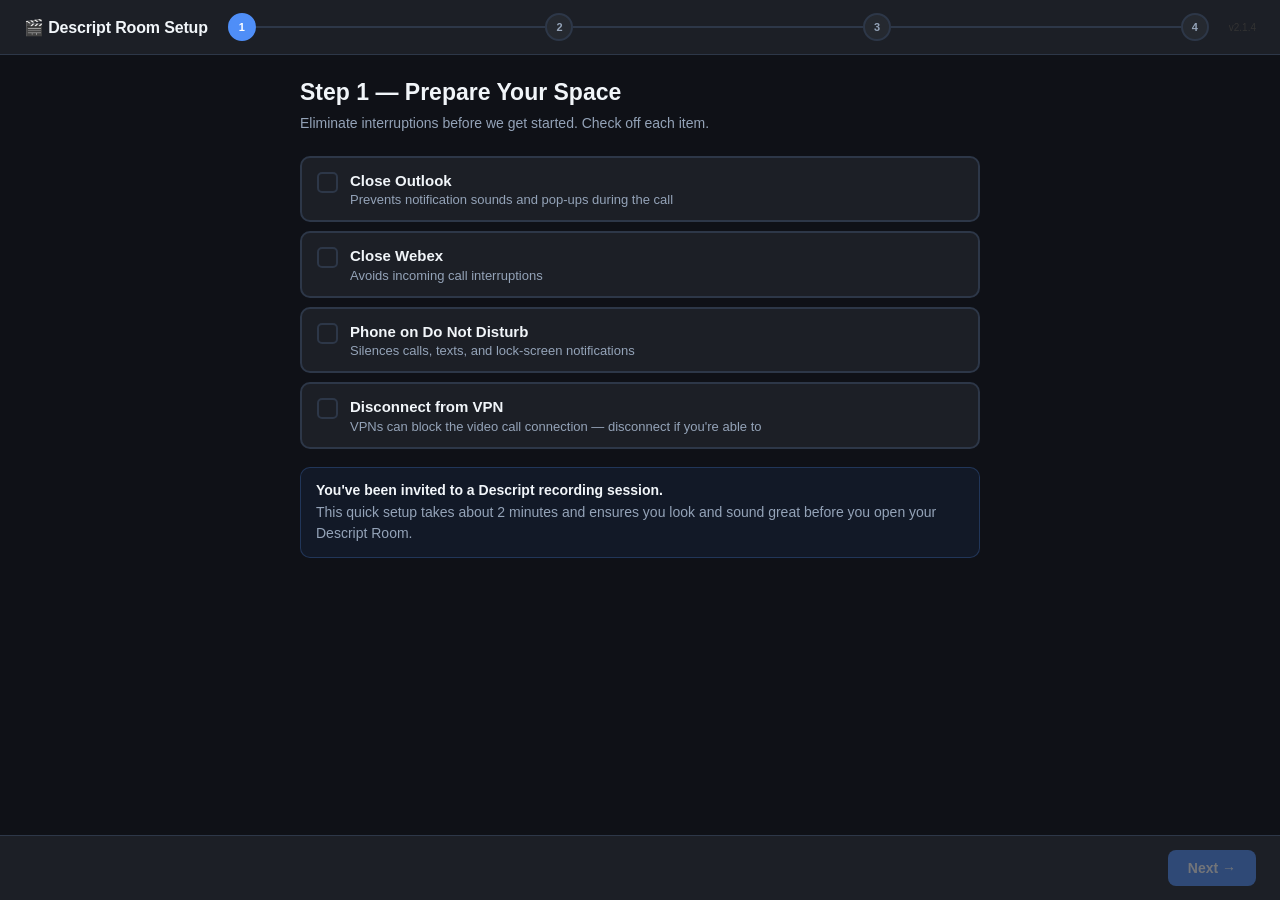
==== descript.html @ 788778c3 "Add descript.html — setup wizard that opens a Descript Room Experimental variant of guest.html that " ====
<!DOCTYPE html>
<html lang="en">
<head>
  <meta charset="UTF-8">
  <meta name="viewport" content="width=device-width, initial-scale=1.0">
  <title>Descript Room Setup</title>
  <style>
    *, *::before, *::after { box-sizing: border-box; margin: 0; padding: 0; }

    :root {
      --bg:       #0f1117;
      --surf:     #1c1f26;
      --surf2:    #252930;
      --accent:   #4f8ef7;
      --accent2:  #6ba3ff;
      --success:  #22c55e;
      --warn:     #f59e0b;
      --danger:   #ef4444;
      --text:     #f1f5f9;
      --muted:    #94a3b8;
      --border:   #2d3748;
      --radius:   12px;
    }

    body {
      font-family: -apple-system, BlinkMacSystemFont, 'Segoe UI', Roboto, sans-serif;
      background: var(--bg); color: var(--text);
      height: 100vh; display: flex; flex-direction: column; overflow: hidden;
    }

    /* ── HEADER ── */
    header {
      background: var(--surf); border-bottom: 1px solid var(--border);
      padding: 13px 24px; display: flex; align-items: center; gap: 20px; flex-shrink: 0;
    }
    header h1 { font-size: 16px; font-weight: 700; white-space: nowrap; letter-spacing: -0.01em; }

    /* ── STEP BAR ── */
    .step-bar { display: flex; align-items: center; flex: 1; overflow: hidden; }
    .pip {
      width: 28px; height: 28px; border-radius: 50%;
      display: flex; align-items: center; justify-content: center;
      font-size: 11px; font-weight: 700; flex-shrink: 0;
      background: var(--surf2); border: 2px solid var(--border); color: var(--muted);
      transition: all 0.25s;
    }
    .pip.active { background: var(--accent); border-color: var(--accent); color: #fff; }
    .pip.done   { background: var(--success); border-color: var(--success); color: #fff; }
    .connector  { flex: 1; height: 2px; background: var(--border); transition: background 0.25s; }
    .connector.done { background: var(--success); }

    /* ── MAIN / FOOTER ── */
    main { flex: 1; overflow-y: auto; display: flex; justify-content: center; padding: 24px 20px; }
    .content { width: 100%; max-width: 680px; }
    footer {
      border-top: 1px solid var(--border); background: var(--surf);
      padding: 13px 24px; display: flex; justify-content: space-between;
      align-items: center; flex-shrink: 0;
    }

    /* ── TYPE ── */
    .step-title { font-size: 23px; font-weight: 700; line-height: 1.2; margin-bottom: 5px; }
    .step-sub   { color: var(--muted); font-size: 14px; line-height: 1.6; margin-bottom: 22px; }
    .sec-label  {
      font-size: 10px; font-weight: 700; text-transform: uppercase; letter-spacing: 0.08em;
      color: var(--muted); margin: 18px 0 8px;
    }

    /* ── CHECK ROWS ── */
    .checklist { display: flex; flex-direction: column; gap: 9px; }
    .check-row {
      display: flex; align-items: flex-start; gap: 12px;
      padding: 13px 15px; background: var(--surf);
      border: 2px solid var(--border); border-radius: 10px;
      cursor: pointer; transition: border-color 0.15s, background 0.15s; user-select: none;
    }
    .check-row:hover { border-color: var(--accent); }
    .check-row.on { border-color: var(--success); background: rgba(34,197,94,0.07); }
    .cbox {
      width: 21px; height: 21px; border-radius: 5px;
      border: 2px solid var(--border);
      display: flex; align-items: center; justify-content: center;
      flex-shrink: 0; margin-top: 1px; font-size: 12px; font-weight: 700; transition: all 0.15s;
    }
    .check-row.on .cbox { background: var(--success); border-color: var(--success); color: #fff; }
    .crow-title { font-weight: 600; font-size: 15px; line-height: 1.3; }
    .crow-desc  { font-size: 13px; color: var(--muted); margin-top: 2px; }

    /* ── BUTTONS ── */
    .btn {
      padding: 10px 20px; border-radius: 8px; border: none;
      font-size: 14px; font-weight: 600; cursor: pointer;
      display: inline-flex; align-items: center; gap: 7px;
      transition: all 0.15s; text-decoration: none; white-space: nowrap;
    }
    .btn:disabled { opacity: 0.38; cursor: not-allowed; pointer-events: none; }
    .btn-primary { background: var(--accent); color: #fff; }
    .btn-primary:hover:not(:disabled) { background: var(--accent2); transform: translateY(-1px); }
    .btn-success { background: var(--success); color: #fff; }
    .btn-success:hover:not(:disabled) { background: #16a34a; transform: translateY(-1px); }
    .btn-ghost   { background: var(--surf2); color: var(--text); border: 1px solid var(--border); }
    .btn-ghost:hover:not(:disabled) { border-color: var(--accent); }

    /* ── CARD / INFO ── */
    .card { background: var(--surf); border: 1px solid var(--border); border-radius: var(--radius); padding: 16px; }
    .info-box {
      background: rgba(79,142,247,0.07); border: 1px solid rgba(79,142,247,0.24);
      border-radius: 10px; padding: 12px 15px;
      font-size: 14px; color: var(--muted); line-height: 1.55; margin-top: 12px;
    }
    .info-box strong { color: var(--text); }

    /* ── VIDEO ── */
    .vid-wrap {
      position: relative; width: 100%; aspect-ratio: 16/9;
      background: #000; border-radius: var(--radius); overflow: hidden; margin-bottom: 14px;
    }
    .vid-wrap video { width: 100%; height: 100%; object-fit: cover; transform: scaleX(-1); display: block; }
    .vid-overlay {
      position: absolute; inset: 0;
      display: flex; align-items: center; justify-content: center; pointer-events: none;
    }
    .cam-loading {
      position: absolute; inset: 0; background: #000;
      display: flex; flex-direction: column; align-items: center;
      justify-content: center; gap: 11px; font-size: 14px; color: var(--muted);
    }
    .spinner {
      width: 26px; height: 26px;
      border: 3px solid var(--border); border-top-color: var(--accent);
      border-radius: 50%; animation: spin 0.7s linear infinite;
    }
    @keyframes spin { to { transform: rotate(360deg); } }

    /* ── AUDIO METER ── */
    .meter-track { height: 22px; background: var(--surf2); border-radius: 11px; overflow: hidden; position: relative; }
    .meter-fill {
      height: 100%; width: 2%; border-radius: 11px;
      background: linear-gradient(90deg, #22c55e 0%, #86efac 55%, #f59e0b 80%, #ef4444 100%);
      transition: width 0.04s linear;
    }
    .meter-lbl {
      position: absolute; inset: 0; display: flex; align-items: center; padding: 0 12px;
      font-size: 12px; font-weight: 600; color: rgba(255,255,255,0.8);
      text-shadow: 0 1px 3px rgba(0,0,0,0.6); pointer-events: none;
    }

    /* ── DEVICE ROWS ── */
    .dev-row {
      display: flex; align-items: center; gap: 10px;
      padding: 11px 14px; background: var(--surf2); border-radius: 10px; margin-bottom: 8px;
    }
    .sdot { width: 10px; height: 10px; border-radius: 50%; flex-shrink: 0; }
    .sdot.green { background: var(--success); box-shadow: 0 0 7px var(--success); }
    .dev-info { flex: 1; min-width: 0; }
    .dev-name { font-size: 14px; font-weight: 600; }
    .dev-sub  { font-size: 12px; color: var(--muted); margin-top: 1px; overflow: hidden; text-overflow: ellipsis; white-space: nowrap; }
    .dev-sel {
      background: var(--surf); color: var(--text);
      border: 1px solid var(--border); border-radius: 6px;
      padding: 5px 8px; font-size: 12px; max-width: 200px; flex-shrink: 0;
    }

    /* ── BRIGHTNESS ── */
    .bright-result { display: flex; align-items: center; gap: 10px; padding: 10px 13px; border-radius: 8px; font-size: 14px; }
    .bright-result.good      { background: rgba(34,197,94,0.1);   border: 1px solid var(--success); }
    .bright-result.error     { background: rgba(239,68,68,0.1);   border: 1px solid var(--danger);  }
    .bright-result.warn      { background: rgba(245,158,11,0.12); border: 1px solid var(--warn);    }
    .bright-result.warn-mild { background: rgba(245,158,11,0.06); border: 1px solid rgba(245,158,11,0.4); }
    .bright-result.info      { background: rgba(79,142,247,0.07); border: 1px solid rgba(79,142,247,0.3); }
    .bright-icon  { font-size: 20px; }
    .bright-title { font-weight: 600; line-height: 1.2; }
    .bright-sub   { font-size: 12px; color: var(--muted); }

    /* ── BACKGROUND SELECTOR ── */
    .bg-selector { display: flex; gap: 8px; flex-wrap: wrap; align-items: flex-start; }
    .bg-opt {
      width: 88px; height: 54px; border-radius: 8px; border: 2px solid var(--border);
      background: var(--surf2); background-size: cover; background-position: center;
      cursor: pointer; position: relative; overflow: hidden;
      display: flex; flex-direction: column; align-items: center; justify-content: center;
      gap: 3px; transition: border-color .15s, box-shadow .15s;
      color: var(--text); padding: 0; flex-shrink: 0;
    }
    .bg-opt:hover     { border-color: var(--accent); }
    .bg-opt.bg-active { border-color: var(--accent); box-shadow: 0 0 0 2px rgba(79,142,247,0.4); }
    .bg-opt-lbl {
      font-size: 10px; font-weight: 600;
      background: rgba(0,0,0,0.65); padding: 2px 5px; border-radius: 3px;
      white-space: nowrap; position: absolute; bottom: 4px;
    }

    /* ── COMPLETION ── */
    .completion { text-align: center; padding: 44px 20px; }
    .completion .big-icon { font-size: 70px; margin-bottom: 14px; }
    .completion h2 { font-size: 26px; font-weight: 700; margin-bottom: 10px; }
    .completion p  { color: var(--muted); font-size: 15px; line-height: 1.6; max-width: 360px; margin: 0 auto; }

    /* ── JITSI FULL-PAGE TAKEOVER ── */
    body.jitsi-mode header,
    body.jitsi-mode footer { display: none !important; }
    body.jitsi-mode main   { padding: 0; }
    body.jitsi-mode .content { max-width: none; width: 100%; height: 100%;
                               display: flex; flex-direction: column; }
    .jitsi-bar {
      display: flex; align-items: center; gap: 8px; flex-shrink: 0;
      padding: 7px 12px;
      background: rgba(15,17,23,0.97);
      border-bottom: 1px solid var(--border);
    }
    .jitsi-bar code {
      flex: 1; font-size: 11px; color: var(--muted);
      background: var(--surf2); padding: 5px 9px;
      border-radius: 6px; border: 1px solid var(--border);
      overflow: hidden; text-overflow: ellipsis; white-space: nowrap; min-width: 0;
    }

    /* ── CALL LAYOUT ── */
    #call-area {
      flex: 1; position: relative; background: #000; overflow: hidden;
      display: flex; align-items: center; justify-content: center;
    }
    #call-gallery {
      display: grid; gap: 6px; padding: 6px;
      width: 100%; height: 100%; grid-template-columns: 1fr;
    }
    #call-gallery.tiles-2 { grid-template-columns: 1fr 1fr; }
    #call-gallery.tiles-3 { grid-template-columns: 1fr 1fr; }
    #call-gallery.tiles-4 { grid-template-columns: 1fr 1fr; }
    .gallery-tile {
      position: relative; background: #111; border-radius: 8px; overflow: hidden;
      display: flex; align-items: center; justify-content: center; cursor: pointer;
    }
    .gallery-tile video { width: 100%; height: 100%; object-fit: cover; display: block; }
    .gallery-tile video.mirror { transform: scaleX(-1); }
    .gallery-tile .tile-label {
      position: absolute; bottom: 8px; left: 10px;
      background: rgba(0,0,0,0.6); color: #fff;
      font-size: 12px; font-weight: 600; padding: 3px 10px; border-radius: 20px; pointer-events: none;
    }
    .gallery-tile .tile-placeholder { color: #555; font-size: 14px; text-align: center; padding: 20px; }
    /* Focus mode */
    #focus-wrap { display: flex; flex-direction: column; width: 100%; height: 100%; }
    #focus-main { flex: 1; position: relative; background: #000; overflow: hidden; }
    #focus-main video { width: 100%; height: 100%; object-fit: contain; display: block; }
    #focus-main video.mirror { transform: scaleX(-1); }
    #focus-main .tile-label {
      position: absolute; bottom: 12px; left: 12px;
      background: rgba(0,0,0,0.6); color: #fff;
      font-size: 13px; font-weight: 600; padding: 4px 12px; border-radius: 20px; pointer-events: none;
    }
    #focus-strip {
      display: flex; gap: 4px; padding: 4px;
      background: #0a0a0a; flex-shrink: 0; overflow-x: auto; height: 100px;
    }
    .strip-tile {
      position: relative; flex-shrink: 0; width: 140px; height: 100%;
      background: #111; border-radius: 6px; overflow: hidden; cursor: pointer;
      border: 2px solid transparent; transition: border-color .15s;
    }
    .strip-tile:hover { border-color: var(--accent); }
    .strip-tile.active { border-color: var(--accent); box-shadow: 0 0 0 1px var(--accent); }
    .strip-tile video { width: 100%; height: 100%; object-fit: cover; display: block; }
    .strip-tile video.mirror { transform: scaleX(-1); }
    .strip-tile .tile-label {
      position: absolute; bottom: 3px; left: 5px;
      background: rgba(0,0,0,0.6); color: #fff;
      font-size: 10px; font-weight: 600; padding: 1px 6px; border-radius: 10px; pointer-events: none;
    }
    #main-placeholder {
      position: absolute; inset: 0;
      display: flex; align-items: center; justify-content: center;
      color: #444; font-size: 15px;
    }
    /* Toolbar */
    .call-toolbar {
      display: flex; align-items: center; justify-content: center;
      gap: 10px; flex-shrink: 0; padding: 10px 14px;
      background: rgba(15,17,23,0.97); border-top: 1px solid var(--border);
    }
    .call-toolbar .spacer { flex: 1; }
    .tb-btn {
      display: flex; flex-direction: column; align-items: center; gap: 3px;
      background: rgba(255,255,255,0.08); border: none; border-radius: 10px;
      color: #fff; cursor: pointer; padding: 8px 14px; min-width: 64px;
      font-size: 11px; font-weight: 500; transition: background .15s;
    }
    .tb-btn:hover { background: rgba(255,255,255,0.16); }
    .tb-btn .tb-icon { font-size: 20px; line-height: 1; }
    .tb-btn.active  { background: var(--danger); }
    .tb-btn.end     { background: #c0392b; }
    .tb-btn.end:hover { background: #e74c3c; }
    /* Background panel in call */
    #bg-panel {
      flex-shrink: 0; padding: 8px 12px;
      background: var(--surf); border-top: 1px solid var(--border);
      display: none;
    }
    #bg-panel.open { display: block; }

    /* ── RESPONSIVE ── */
    @media (max-width: 560px) {
      .step-title { font-size: 19px; }
      .pip        { width: 22px; height: 22px; font-size: 10px; }
    }
  </style>
  <script>window._nativeGDM = navigator.mediaDevices.getDisplayMedia.bind(navigator.mediaDevices);</script>
</head>
<body>

<header>
  <h1>🎬 Descript Room Setup</h1>
  <div class="step-bar" id="step-bar"></div>
  <span style="font-size:10px;color:#333;cursor:default;margin-left:auto;flex-shrink:0" onclick="S.step=3;render();">v2.1.4</span>
</header>

<main>
  <div class="content" id="content"></div>
</main>

<footer>
  <button class="btn btn-ghost" id="btn-back" onclick="nav(-1)" style="visibility:hidden">← Back</button>
  <button class="btn btn-primary" id="btn-next" onclick="nav(1)">Next →</button>
</footer>

<script>
/* =============================================================
   STATE
   ============================================================= */
/* Parse ?url= from URL (the Descript Room link) */
const _urlRoom = new URLSearchParams(location.search).get('url') || '';
const _isMac = /Mac/i.test(navigator.platform);

const S = {
  step: 0, STEPS: 4,
  checks: [false, false, false, false],   /* step-0 distractions checklist */
  stream:   null,
  audioCtx: null, analyser: null, rafId: null,
  dev: { allAudio: [], allVideo: [], curAudioId: null, curVideoId: null },
  brightness: null, bgType: 'none', blurRadius: 16,
  room: _urlRoom,
};

/* =============================================================
   VIRTUAL BACKGROUND
   ============================================================= */
const BG_OPTIONS = [
  { id: 'none',  label: 'Off',           src: null,             icon: '✕'  },
  { id: 'blur',  label: 'Blur',          src: null,             icon: '🌫' },
  { id: 'pega1', label: 'Pega Classic',  src: 'bg-pega-1.png', icon: null },
  { id: 'pega2', label: 'Pega Abstract', src: 'bg-pega-2.png', icon: null },
];

class VirtualBgEffect {
  constructor(type, imageSrc, blurRadius) {
    this.type = type; this.imageSrc = imageSrc; this.blurRadius = blurRadius || 16;
    this._running = false; this._seg = null; this._video = null;
    this._canvas = null; this._ctx = null; this._bgImg = null;
    this._outStream = null; this._rafId = null;
  }
  async startEffect(stream) {
    this._seg = await VirtualBgEffect._getSegmenter();
    if (this.type === 'image' && this.imageSrc) {
      this._bgImg = await new Promise((res, rej) => {
        const img = new Image();
        img.onload = () => res(img);
        img.onerror = () => rej(new Error('Could not load: ' + this.imageSrc));
        img.src = this.imageSrc;
      });
    }
    const video = document.createElement('video');
    video.srcObject = stream; video.muted = true; video.autoplay = true; video.playsInline = true;
    await new Promise(res => { video.onloadedmetadata = res; setTimeout(res, 2000); });
    await video.play().catch(() => {});
    const W = video.videoWidth || 1280, H = video.videoHeight || 720;
    const canvas = document.createElement('canvas');
    canvas.width = W; canvas.height = H;
    this._video = video; this._canvas = canvas; this._ctx = canvas.getContext('2d');
    this._running = true;
    this._seg.onResults(r => this._onResults(r));
    this._scheduleFrame();
    this._outStream = canvas.captureStream(30);
    return this._outStream;
  }
  _scheduleFrame() {
    if (!this._running || !this._seg || !this._video) return;
    this._rafId = requestAnimationFrame(() => {
      this._seg.send({ image: this._video }).catch(() => {}).finally(() => this._scheduleFrame());
    });
  }
  _onResults(results) {
    if (!this._running || !this._ctx) return;
    const ctx = this._ctx, W = this._canvas.width, H = this._canvas.height;
    ctx.clearRect(0, 0, W, H);
    if (this.type === 'blur') {
      const r = this.blurRadius;
      ctx.filter = 'blur(' + r + 'px)';
      ctx.drawImage(results.image, -r * 1.5, -r * 1.5, W + r * 3, H + r * 3);
      ctx.filter = 'none';
    } else if (this.type === 'image' && this._bgImg) {
      const s  = Math.max(W / this._bgImg.naturalWidth, H / this._bgImg.naturalHeight);
      const sw = this._bgImg.naturalWidth * s, sh = this._bgImg.naturalHeight * s;
      ctx.save(); ctx.translate(W, 0); ctx.scale(-1, 1);
      ctx.drawImage(this._bgImg, (W - sw) / 2, (H - sh) / 2, sw, sh);
      ctx.restore();
    } else {
      ctx.drawImage(results.image, 0, 0, W, H);
    }
    const tmp = document.createElement('canvas');
    tmp.width = W; tmp.height = H;
    const tCtx = tmp.getContext('2d');
    tCtx.drawImage(results.segmentationMask, 0, 0, W, H);
    tCtx.globalCompositeOperation = 'source-in';
    tCtx.drawImage(results.image, 0, 0, W, H);
    ctx.drawImage(tmp, 0, 0);
  }
  stopEffect() {
    this._running = false;
    if (this._rafId)     { cancelAnimationFrame(this._rafId); this._rafId = null; }
    if (this._outStream) { this._outStream.getTracks().forEach(t => t.stop()); this._outStream = null; }
    if (this._seg)       { this._seg.onResults(() => {}); }
    this._video = null; this._canvas = null; this._ctx = null;
  }
  isEnabled() { return this._running; }
  static _promise = null;
  static _getSegmenter() {
    if (!VirtualBgEffect._promise) VirtualBgEffect._promise = VirtualBgEffect._load();
    return VirtualBgEffect._promise;
  }
  static async _load() {
    if (!window.SelfieSegmentation) {
      await loadScript('https://cdn.jsdelivr.net/npm/@mediapipe/selfie_segmentation/selfie_segmentation.js');
    }
    if (!window.SelfieSegmentation) throw new Error('SelfieSegmentation failed to load');
    const seg = new window.SelfieSegmentation({
      locateFile: f => `https://cdn.jsdelivr.net/npm/@mediapipe/selfie_segmentation/${f}`,
    });
    seg.setOptions({ modelSelection: 1 });
    seg.onResults(() => {});
    try { await seg.initialize(); } catch(e) {}
    return seg;
  }
}

let _previewEffect = null;

function loadScript(src) {
  return new Promise((res, rej) => {
    if (document.querySelector(`script[src="${src}"]`)) { res(); return; }
    const s = document.createElement('script');
    s.src = src; s.onload = res; s.onerror = rej;
    document.head.appendChild(s);
  });
}

/* =============================================================
   STEP BAR
   ============================================================= */
function renderBar() {
  const bar = document.getElementById('step-bar');
  bar.innerHTML = '';
  for (let i = 0; i < S.STEPS; i++) {
    if (i > 0) {
      const c = document.createElement('div');
      c.className = 'connector' + (i <= S.step ? ' done' : '');
      bar.appendChild(c);
    }
    const p = document.createElement('div');
    p.className = 'pip' + (i === S.step ? ' active' : i < S.step ? ' done' : '');
    p.textContent = i < S.step ? '✓' : String(i + 1);
    bar.appendChild(p);
  }
}

/* =============================================================
   NAVIGATION
   ============================================================= */
function nav(dir) {
  if (dir === 1 && S.step === 3) { joinRoom(); return; }
  S.step = Math.max(0, Math.min(S.STEPS - 1, S.step + dir));
  render();
}

function updateNav() {
  const back = document.getElementById('btn-back');
  const next = document.getElementById('btn-next');
  back.style.visibility = S.step === 0 ? 'hidden' : 'visible';
  next.className = S.step === 3 ? 'btn btn-success' : 'btn btn-primary';
  next.textContent = S.step === 3 ? 'Open Room →' : 'Next →';
  if (S.step === 0) {
    next.disabled = !S.checks.every(Boolean);
  } else {
    next.disabled = false;
  }
}

/* =============================================================
   RENDER DISPATCH
   ============================================================= */
function render() {
  renderBar();
  updateNav();
  const el = document.getElementById('content');
  if      (S.step === 0) { el.innerHTML = renderStep0(); bindChecks(el); }
  else if (S.step === 1) { renderStep1(el); }
  else if (S.step === 2) { renderStep2(el); }
  else if (S.step === 3) { el.innerHTML = renderStep3(); }
}

/* =============================================================
   STEP 0 — CLOSE DISTRACTIONS
   ============================================================= */
function bindChecks(root) {
  root.querySelectorAll('.check-row[data-i]').forEach(row => {
    row.addEventListener('click', () => {
      const i = +row.dataset.i;
      S.checks[i] = !S.checks[i];
      row.classList.toggle('on', S.checks[i]);
      row.querySelector('.cbox').textContent = S.checks[i] ? '✓' : '';
      updateNav();
    });
  });
}

function crow(i, title, desc) {
  const on = S.checks[i] ?? false;
  return `<div class="check-row${on?' on':''}" data-i="${i}">
    <div class="cbox">${on?'✓':''}</div>
    <div><div class="crow-title">${title}</div><div class="crow-desc">${desc}</div></div>
  </div>`;
}

function detectBrowser() {
  const ua = navigator.userAgent;
  if (/Firefox\//i.test(ua)) return 'Firefox';
  if (/Edg\//i.test(ua))     return 'Edge';
  if (/Chrome\//i.test(ua))  return 'Chrome';
  if (/Safari\//i.test(ua))  return 'Safari';
  return 'Unknown';
}

function renderStep0() {
  const browser = detectBrowser();
  const isSupported = (browser === 'Chrome' || browser === 'Firefox');
  const browserNote = isSupported
    ? ''
    : '<div style="margin-top:14px;padding:10px 14px;background:rgba(245,158,11,0.1);border:1px solid var(--warn);border-radius:8px;font-size:13px;color:var(--warn)">'
      + '⚠️ You appear to be using <strong>' + browser + '</strong>. If you run into issues with your camera or call, '
      + 'try switching to <strong>Chrome</strong> or <strong>Firefox</strong> — they work best with this app.'
      + '</div>';

  return `
  <div>
    <div class="step-title">Step 1 — Prepare Your Space</div>
    <div class="step-sub">Eliminate interruptions before we get started. Check off each item.</div>
    <div class="checklist">
      ${crow(0, 'Close Outlook', 'Prevents notification sounds and pop-ups during the call')}
      ${crow(1, 'Close Webex', 'Avoids incoming call interruptions')}
      ${crow(2, 'Phone on Do Not Disturb', 'Silences calls, texts, and lock-screen notifications')}
      ${crow(3, 'Disconnect from VPN', 'VPNs can block the video call connection — disconnect if you\'re able to')}
    </div>
    ${browserNote}
    <div class="info-box" style="margin-top:18px">
      <strong>You've been invited to a Descript recording session.</strong><br>
      This quick setup takes about 2 minutes and ensures you look and sound great before you open your Descript Room.
    </div>
  </div>`;
}

/* =============================================================
   STEP 1 — CAMERA & AUDIO
   ============================================================= */
function renderStep1(el) {
  el.innerHTML = `
  <div>
    <div class="step-title">Step 2 — Camera &amp; Audio</div>
    <div class="step-sub">Check your camera preview and make sure your microphone is picking up your voice.</div>

    <div class="vid-wrap">
      <video id="guest-video" autoplay playsinline muted></video>
      <div class="cam-loading" id="cam-loading">
        <div class="spinner"></div><span>Starting camera…</span>
      </div>
    </div>

    <div id="dev-area"></div>

    <div class="sec-label">Microphone Level</div>
    <div class="meter-track">
      <div class="meter-fill" id="audio-fill"></div>
      <div class="meter-lbl">Speak to test your microphone</div>
    </div>
  </div>`;

  initStream(el);
}

async function initStream(el) {
  if (S.stream) {
    attachStream('guest-video');
    renderDevArea();
    startAudioMon();
    return;
  }
  try {
    async function tryGetTrack(constraints, retries = 2) {
      for (let i = 0; i <= retries; i++) {
        if (i > 0) await new Promise(r => setTimeout(r, i * 800));
        try { return await navigator.mediaDevices.getUserMedia(constraints); }
        catch(e) { if (e.name !== 'NotReadableError' && e.name !== 'TrackStartError') throw e; }
      }
      return null;
    }

    const ld = document.getElementById('cam-loading');
    if (ld) { const sp = ld.querySelector('span'); if (sp) sp.textContent = 'Starting camera…'; }

    const videoStream =
      await tryGetTrack({ video: { width:{ideal:1920}, height:{ideal:1080}, frameRate:{ideal:30} }, audio: false }) ||
      await tryGetTrack({ video: { width:{ideal:1280}, height:{ideal:720},  frameRate:{ideal:30} }, audio: false }) ||
      await tryGetTrack({ video: true, audio: false });

    if (ld) { const sp = ld.querySelector('span'); if (sp) sp.textContent = 'Starting microphone…'; }
    const audioStream = await tryGetTrack({ video: false, audio: true });

    if (!videoStream && !audioStream) throw new Error('Could not access camera or microphone.');

    const devices = await navigator.mediaDevices.enumerateDevices();
    S.dev.allAudio = devices.filter(d => d.kind === 'audioinput');
    S.dev.allVideo = devices.filter(d => d.kind === 'videoinput');

    const tracks = [
      ...(videoStream ? videoStream.getVideoTracks() : []),
      ...(audioStream ? audioStream.getAudioTracks() : []),
    ];
    S.stream = new MediaStream(tracks);

    const vt = S.stream.getVideoTracks()[0];
    const at = S.stream.getAudioTracks()[0];
    S.dev.curVideoId = vt?.getSettings().deviceId;
    S.dev.curAudioId = at?.getSettings().deviceId;

    attachStream('guest-video');
    renderDevArea();
    startAudioMon();

  } catch(err) {
    const ld = document.getElementById('cam-loading');
    if (!ld) return;
    let msg = 'Could not access camera or microphone.';
    let hint = 'Check your browser\'s site permissions and try again.';
    if (err.name === 'NotAllowedError' || err.name === 'PermissionDeniedError') {
      msg  = 'Permission denied.';
      hint = 'Click the camera icon in your browser\'s address bar and choose <strong>Allow</strong>, then reload the page.';
    } else if (err.name === 'NotFoundError') {
      msg  = 'No camera or microphone found.';
      hint = 'Make sure your webcam and headset are plugged in, then reload.';
    } else if (err.name === 'NotReadableError' || err.name === 'TrackStartError') {
      msg  = 'Camera is in use by another app.';
      hint = 'Your webcam can only be used by one app at a time. '
           + '<strong>Close any of these that might be open:</strong>'
           + '<ul style="margin:8px 0 0 16px;text-align:left;line-height:1.8">'
           + '<li>Webex / Zoom / Teams</li>'
           + '<li>OBS / Camtasia / Loom</li>'
           + '<li>Windows Camera app</li>'
           + '<li>Any other video call or recording app</li>'
           + '</ul>'
           + 'After closing them, click Reload below.';
    }
    ld.innerHTML = `
      <div style="text-align:center;padding:14px 20px">
        <div style="font-size:28px;margin-bottom:8px">⚠️</div>
        <div style="color:var(--danger);font-weight:600;margin-bottom:6px">${msg}</div>
        <div style="color:var(--muted);font-size:13px;line-height:1.5">${hint}</div>
        <button class="btn btn-ghost" onclick="location.reload()"
                style="margin-top:14px;font-size:13px">↺ Reload page</button>
      </div>`;
  }
}

function attachStream(id) {
  const el = document.getElementById(id);
  if (!el || !S.stream) return;
  const useCanvas = _previewEffect && _previewEffect._outStream;
  el.srcObject = useCanvas ? _previewEffect._outStream : S.stream;
  el.onloadedmetadata = () => {
    const ld = document.getElementById('cam-loading');
    if (ld) ld.style.display = 'none';
  };
}

function renderDevArea() {
  const area = document.getElementById('dev-area');
  if (!area) return;

  const curVidLabel = S.dev.allVideo.find(d => d.deviceId === S.dev.curVideoId)?.label || 'Default camera';
  const curAudLabel = S.dev.allAudio.find(d => d.deviceId === S.dev.curAudioId)?.label || 'Default microphone';

  const vidOpts = S.dev.allVideo.map(d =>
    `<option value="${d.deviceId}"${d.deviceId === S.dev.curVideoId ? ' selected' : ''}>${d.label || 'Camera'}</option>`
  ).join('');
  const audOpts = S.dev.allAudio.map(d =>
    `<option value="${d.deviceId}"${d.deviceId === S.dev.curAudioId ? ' selected' : ''}>${d.label || 'Microphone'}</option>`
  ).join('');

  area.innerHTML = `
    <div class="sec-label">Camera</div>
    <div class="dev-row">
      <div class="sdot green"></div>
      <div class="dev-info">
        <div class="dev-name">Active Camera</div>
        <div class="dev-sub">${curVidLabel}</div>
      </div>
      ${S.dev.allVideo.length > 1
        ? `<select class="dev-sel" onchange="switchDevices(this.value, S.dev.curAudioId)">${vidOpts}</select>`
        : ''}
    </div>
    <div class="sec-label">Microphone</div>
    <div class="dev-row">
      <div class="sdot green"></div>
      <div class="dev-info">
        <div class="dev-name">Active Microphone</div>
        <div class="dev-sub">${curAudLabel}</div>
      </div>
      ${S.dev.allAudio.length > 1
        ? `<select class="dev-sel" onchange="switchDevices(S.dev.curVideoId, this.value)">${audOpts}</select>`
        : ''}
    </div>`;
}

async function switchDevices(vid, aud) {
  if (_previewEffect) { _previewEffect.stopEffect(); _previewEffect = null; }
  const oldStream = S.stream;
  try {
    let newStream;
    try {
      newStream = await navigator.mediaDevices.getUserMedia({
        video: vid ? { deviceId: { exact: vid } } : true,
        audio: aud ? { deviceId: { exact: aud } } : true,
      });
    } catch(e) {
      if (e.name !== 'OverconstrainedError' && e.name !== 'NotFoundError') throw e;
      newStream = await navigator.mediaDevices.getUserMedia({
        video: vid ? { deviceId: { ideal: vid } } : true,
        audio: aud ? { deviceId: { ideal: aud } } : true,
      });
    }
    if (oldStream) oldStream.getTracks().forEach(t => t.stop());
    S.stream = newStream;
    const vt = newStream.getVideoTracks()[0];
    const at = newStream.getAudioTracks()[0];
    S.dev.curVideoId = vt ? (vt.getSettings().deviceId || vid) : vid;
    S.dev.curAudioId = at ? (at.getSettings().deviceId || aud) : aud;
    if (S.audioCtx) { S.audioCtx.close(); S.audioCtx = null; S.analyser = null; }
    attachStream('guest-video');
    renderDevArea();
    startAudioMon();
  } catch(e) {
    alert('Could not switch to that device.\n\n' + e.name + ': ' + e.message);
  }
}

function startAudioMon() {
  if (!S.stream || S.audioCtx) return;
  try {
    S.audioCtx = new (window.AudioContext || window.webkitAudioContext)();
    const src = S.audioCtx.createMediaStreamSource(S.stream);
    S.analyser = S.audioCtx.createAnalyser();
    S.analyser.fftSize = 512;
    src.connect(S.analyser);
    rafAudio();
  } catch(e) { console.warn('Audio monitor:', e); }
}

function rafAudio() {
  S.rafId = requestAnimationFrame(rafAudio);
  if (!S.analyser) return;
  const buf = new Uint8Array(S.analyser.frequencyBinCount);
  S.analyser.getByteFrequencyData(buf);
  const avg = buf.reduce((a, b) => a + b, 0) / buf.length;
  const pct = Math.min(100, Math.max(2, (avg / 72) * 100));
  const bar = document.getElementById('audio-fill');
  if (bar) bar.style.width = pct + '%';
}

/* =============================================================
   STEP 2 — LIGHTING + BACKGROUND
   ============================================================= */
function renderStep2(el) {
  el.innerHTML = `
  <div>
    <div class="step-title">Step 3 — Lighting &amp; Background</div>
    <div class="step-sub">Fit yourself inside the silhouette, then check your lighting.</div>

    <div class="vid-wrap">
      <video id="guest-video" autoplay playsinline muted></video>
      <div class="vid-overlay">
        <img src="guideline.png" style="width:100%;height:100%;object-fit:cover;mix-blend-mode:screen;opacity:0.85;" alt="">
      </div>
      <div class="cam-loading" id="cam-loading" style="display:none">
        <div class="spinner"></div><span>Starting camera…</span>
      </div>
    </div>

    <div class="sec-label" style="margin-top:16px">Lighting Check</div>
    <div class="card">
      <div style="display:flex;align-items:center;gap:12px;flex-wrap:wrap;margin-bottom:10px">
        <button class="btn btn-ghost" onclick="checkBrightness()" style="font-size:13px">☀️ Analyze Lighting</button>
        <div id="bright-out" style="flex:1">
          ${S.brightness ? brightHtml(S.brightness) : '<span style="font-size:13px;color:var(--muted)">Click to analyze your current lighting</span>'}
        </div>
      </div>
    </div>

    <div class="info-box" style="margin-top:14px">
      <strong>Tips for better home lighting:</strong><br>
      • <strong>Face a light source</strong> — sit facing a window or lamp, not with it behind you<br>
      • <strong>Too dark?</strong> Bring in a desk lamp or ring light and point it at your face<br>
      • <strong>Too bright?</strong> Draw a sheer curtain or move the lamp further back
    </div>
  </div>`;

  attachStream('guest-video');
  VirtualBgEffect._getSegmenter().catch(() => {});
}

function checkBrightness() {
  const rawSrc = (_previewEffect && _previewEffect._video)
    ? _previewEffect._video
    : document.getElementById('guest-video');
  if (!rawSrc || !S.stream) return;

  const W = 1281, H = 720;
  const c = document.createElement('canvas');
  c.width = W; c.height = H;
  const ctx = c.getContext('2d');
  ctx.translate(W, 0); ctx.scale(-1, 1);
  ctx.drawImage(rawSrc, 0, 0, W, H);
  ctx.setTransform(1, 0, 0, 1, 0, 0);

  const px = ctx.getImageData(0, 0, W, H).data;
  const cw = W / 3, rh = H / 3;
  const sum = [[0,0,0],[0,0,0],[0,0,0]];
  const cnt = [[0,0,0],[0,0,0],[0,0,0]];
  for (let y = 0; y < H; y++) {
    const row = Math.min(2, Math.floor(y / rh));
    for (let x = 0; x < W; x++) {
      const cc = Math.min(2, Math.floor(x / cw));
      const i  = (y * W + x) * 4;
      sum[row][cc] += 0.2126 * px[i] + 0.7152 * px[i+1] + 0.0722 * px[i+2];
      cnt[row][cc]++;
    }
  }
  const avg = sum.map((row, r) => row.map((s, cc) => s / cnt[r][cc]));
  const M = avg[1][1];
  const LABELS = [
    ['upper left corner', 'top of the frame',   'upper right corner'],
    ['left side',         'center',              'right side'],
    ['lower left corner', 'bottom of the frame', 'lower right corner'],
  ];
  const cells = [];
  for (let r = 0; r < 3; r++)
    for (let cc = 0; cc < 3; cc++)
      cells.push({ r, cc, lum: avg[r][cc], label: LABELS[r][cc], isCenter: r===1 && cc===1 });

  const bg     = cells.filter(cell => !cell.isCenter);
  const maxBg  = bg.reduce((a, b) => a.lum > b.lum ? a : b);
  const spread = maxBg.lum - bg.reduce((a, b) => a.lum < b.lum ? a : b).lum;
  const hotDelta = maxBg.lum - M;

  function rate(lum) {
    if (lum < 42)  return -2; if (lum < 66)  return -1;
    if (lum > 212) return  2; if (lum > 188) return  1;
    return 0;
  }
  const rM = rate(M);

  function intensityWord(d) {
    if (d > 80) return 'a lot brighter'; if (d > 50) return 'noticeably brighter';
    return 'a bit brighter';
  }

  function hotHint(cell) {
    const { r, cc } = cell;
    if (r===0&&cc===0) return 'Looks like a window or overhead light up high on your left — closing the blind or scooting slightly right should even it out.';
    if (r===0&&cc===1) return 'Probably an overhead light or a high window directly behind you — try closing the blind or tilting your camera angle down a touch.';
    if (r===0&&cc===2) return 'Looks like a window or overhead light up high on your right — closing the blind or scooting slightly left should help.';
    if (r===1&&cc===0) return 'There\'s likely a lamp or window on your left throwing extra light in. Try closing that blind or moving the lamp behind your camera instead.';
    if (r===1&&cc===2) return 'There\'s likely a lamp or window on your right throwing extra light in. Try closing that blind or moving the lamp behind your camera instead.';
    if (r===2&&cc===0) return 'Looks like stray light is hitting the lower left — could be a floor lamp or light bouncing off your desk on that side.';
    if (r===2&&cc===1) return 'Light might be bouncing up from your desk or the floor. A darker surface under your setup or raising your light source should help.';
    if (r===2&&cc===2) return 'Looks like stray light is hitting the lower right — could be a floor lamp or light bouncing off your desk on that side.';
    return 'Try balancing your room lighting a bit.';
  }

  let cls, icon, title, sub;
  if (Math.abs(rM) === 2) {
    cls = 'error'; icon = rM < 0 ? '🌑' : '🌟';
    if (rM < 0) { title = 'Your face is too dark'; sub = 'It\'s pretty hard to see you clearly from here. A light pointing at your face from the front — even a desk lamp — would make a big difference.'; }
    else { title = 'You\'re a bit washed out'; sub = 'The light hitting you is too intense. Try moving it back, turning it down, or angling it slightly off to the side so it\'s not aimed straight at your face.'; }
    if (spread > 55) sub += ' On top of that, the ' + maxBg.label + ' is ' + intensityWord(hotDelta) + ' than the rest — ' + hotHint(maxBg).charAt(0).toLowerCase() + hotHint(maxBg).slice(1);
  } else if (Math.abs(rM) === 1) {
    cls = spread > 55 ? 'warn' : 'warn-mild'; icon = rM < 0 ? '🌒' : '🌤';
    if (rM < 0) { title = 'You\'re a little underlit'; sub = 'You look slightly dim — bumping up your light or moving it a bit closer should do it.'; }
    else { title = 'You\'re slightly overexposed'; sub = 'You look a touch bright. Pulling the light back just a little or reducing its intensity should fix it.'; }
    if (spread > 55) sub += ' Also, the ' + maxBg.label + ' is ' + intensityWord(hotDelta) + ' than the rest. ' + hotHint(maxBg);
  } else if (spread > 65) {
    cls = 'warn-mild'; icon = '🌓';
    title = 'Your face looks good — but the background\'s a little uneven';
    sub = 'The ' + maxBg.label + ' is ' + intensityWord(hotDelta) + ' than the center of the frame. ' + hotHint(maxBg);
  } else if (spread > 35 && hotDelta > 25) {
    cls = 'info'; icon = '💡';
    title = 'Looking good';
    const hint = hotHint(maxBg);
    sub = 'The ' + maxBg.label + ' is ' + intensityWord(hotDelta) + ' than the rest, but it\'s subtle. If you want it more even: ' + hint.charAt(0).toLowerCase() + hint.slice(1);
  } else {
    cls = 'good'; icon = '✅';
    title = 'Lighting looks great!';
    sub = 'Even and well-lit all the way across (left ' + Math.round(avg[1][0]) + ' · center ' + Math.round(M) + ' · right ' + Math.round(avg[1][2]) + ').';
  }

  S.brightness = cls === 'error' ? (rM < 0 ? 'dark' : 'bright') : 'good';
  const out = document.getElementById('bright-out');
  if (out) out.innerHTML = brightHtml(cls, icon, title, sub);
}

function brightHtml(cls, icon, title, sub) {
  if (arguments.length === 1) {
    const MAP = {
      good:   ['good',  '✅', 'Lighting looks great!',    'Well-lit and not overexposed.'],
      dark:   ['error', '🌑', 'Your face is too dark',    'Bring a light source closer and point it at your face.'],
      bright: ['error', '🌟', 'Your face is overexposed', 'Reduce light intensity or move the source further back.'],
    };
    [cls, icon, title, sub] = MAP[cls] || MAP.good;
  }
  return '<div class="bright-result ' + cls + '">'
       + '<span class="bright-icon">' + icon + '</span>'
       + '<div><div class="bright-title">' + title + '</div>'
       + '<div class="bright-sub">' + sub + '</div></div></div>';
}

function renderBgSelector(activeId) {
  const opts = BG_OPTIONS.map(o => {
    const active   = o.id === activeId ? ' bg-active' : '';
    const bgStyle  = o.src ? ' style="background-image:url(\'' + o.src + '\')"' : '';
    const iconHtml = !o.src ? '<span style="font-size:15px">' + o.icon + '</span>' : '';
    return '<button class="bg-opt' + active + '" onclick="setBgEffect(\'' + o.id + '\')" title="' + o.label + '"' + bgStyle + '>'
         + iconHtml + '<span class="bg-opt-lbl">' + o.label + '</span></button>';
  }).join('');
  const sliderDisplay = activeId === 'blur' ? 'flex' : 'none';
  const slider = '<div id="blur-slider-row" style="display:' + sliderDisplay + ';align-items:center;gap:10px;margin-top:8px">'
    + '<span style="font-size:12px;color:var(--muted);white-space:nowrap">Blur strength</span>'
    + '<input id="blur-slider" type="range" min="4" max="40" value="' + S.blurRadius + '"'
    + ' oninput="setBlurRadius(+this.value)"'
    + ' style="flex:1;accent-color:var(--accent)">'
    + '<span id="blur-val" style="font-size:12px;color:var(--muted);width:32px;text-align:right">' + S.blurRadius + 'px</span>'
    + '</div>';
  return '<div class="sec-label" style="margin-top:14px">Virtual Background</div>'
       + '<div class="bg-selector">' + opts + '</div>' + slider;
}

function setBlurRadius(r) {
  S.blurRadius = r;
  const lbl = document.getElementById('blur-val');
  if (lbl) lbl.textContent = r + 'px';
  if (_previewEffect && _previewEffect.type === 'blur') _previewEffect.blurRadius = r;
}

async function setBgEffect(id) {
  S.bgType = id;
  document.querySelectorAll('.bg-opt').forEach(b => {
    b.classList.toggle('bg-active', b.title === BG_OPTIONS.find(o => o.id === id)?.label);
  });
  const opt = BG_OPTIONS.find(o => o.id === id);
  const sliderRow = document.getElementById('blur-slider-row');
  if (sliderRow) sliderRow.style.display = id === 'blur' ? 'flex' : 'none';

  if (id === 'none') {
    if (_previewEffect) { _previewEffect.stopEffect(); _previewEffect = null; }
    const pv = document.getElementById('guest-video');
    if (pv && S.stream) pv.srcObject = S.stream;
    return;
  }

  /* ── Lighting preview context only — Descript handles its own backgrounds ── */
  const effect = new VirtualBgEffect(
    id === 'blur' ? 'blur' : 'image',
    opt?.src || null,
    S.blurRadius
  );
  const pv = document.getElementById('guest-video');
  if (pv && S.stream) {
    if (_previewEffect) { _previewEffect.stopEffect(); _previewEffect = null; }
    try {
      const out = await effect.startEffect(S.stream);
      const ld = document.getElementById('cam-loading');
      if (ld) ld.style.display = 'none';
      pv.srcObject = out;
      _previewEffect = effect;
    } catch(e) {
      console.warn('Preview bg effect failed:', e);
      alert('Virtual background failed: ' + e.message);
    }
  }
}

/* =============================================================
   STEP 3 — OPEN DESCRIPT ROOM
   ============================================================= */
function renderStep3() {
  return `
  <div>
    <div class="step-title">Step 4 — Open Your Descript Room</div>
    <div class="step-sub">Paste the Descript Room link your host shared with you, then click Open Room.</div>

    <div class="card" style="margin-bottom:14px">
      <label style="display:block;font-size:13px;font-weight:600;margin-bottom:8px">Descript Room Link</label>
      <input id="room-input" type="url"
        value="${S.room}"
        placeholder="https://web.descript.com/room/..."
        style="width:100%;background:var(--bg);color:var(--text);border:1px solid var(--border);border-radius:6px;padding:8px 10px;font-size:14px"
        oninput="S.room=this.value.trim()">
      <div style="font-size:12px;color:var(--muted);margin-top:6px">
        The full URL to your Descript Room — usually starts with <code>https://web.descript.com/room/</code>
      </div>
    </div>

    <div id="join-status" style="font-size:13px;color:var(--muted);margin-bottom:10px;min-height:18px"></div>

    <div class="info-box">
      <strong>What happens next:</strong> Clicking Open Room will release your camera and microphone
      and redirect you to the Descript Room in this tab. Descript will then ask for permission to
      use your camera and mic — allow it, and you'll be in the session.<br><br>
      <strong>Tip:</strong> Descript records locally on each participant's device for best quality,
      so you may be asked to download a small recording at the end.
    </div>
  </div>`;
}

/* =============================================================
   OPEN DESCRIPT ROOM — release camera/mic and redirect
   ============================================================= */
function joinRoom() {
  const inp = document.getElementById('room-input');
  const raw = (inp ? inp.value : S.room).trim();

  if (!raw) {
    if (inp) { inp.focus(); inp.style.borderColor = 'var(--danger)'; }
    return;
  }

  /* Validate URL — must be an http(s) URL, preferably a Descript link */
  let parsed;
  try { parsed = new URL(raw); }
  catch(e) {
    const status = document.getElementById('join-status');
    if (status) status.innerHTML = '<span style="color:var(--danger)">⚠ That doesn\'t look like a valid URL. Paste the full link your host sent you.</span>';
    if (inp) inp.style.borderColor = 'var(--danger)';
    return;
  }

  if (parsed.protocol !== 'http:' && parsed.protocol !== 'https:') {
    const status = document.getElementById('join-status');
    if (status) status.innerHTML = '<span style="color:var(--danger)">⚠ Link must start with https://</span>';
    if (inp) inp.style.borderColor = 'var(--danger)';
    return;
  }

  if (inp) inp.style.borderColor = '';
  S.room = raw;

  const status = document.getElementById('join-status');
  const btn    = document.getElementById('btn-next');
  if (status) status.textContent = 'Releasing camera and opening room…';
  if (btn) btn.disabled = true;

  /* Release camera/mic so Descript can pick them up cleanly */
  if (_previewEffect) { _previewEffect.stopEffect(); _previewEffect = null; }
  if (S.stream)       { S.stream.getTracks().forEach(t => t.stop()); S.stream = null; }
  if (S.audioCtx)     { try { S.audioCtx.close(); } catch(e) {} S.audioCtx = null; S.analyser = null; }
  cancelAnimationFrame(S.rafId);

  /* Give the browser a beat to fully release the devices, then navigate */
  setTimeout(() => { location.href = raw; }, 400);
}

/* =============================================================
   BOOT
   ============================================================= */
/* ?skip=1&url=<descript-url> jumps directly to the open-room step */
(function checkSkip() {
  const params = new URLSearchParams(location.search);
  if (params.get('skip') === '1' && S.room) {
    S.step = 3; /* show open room step, then auto-redirect */
    setTimeout(() => joinRoom(), 300);
  }
})();
render();
</script>
</body>
</html>
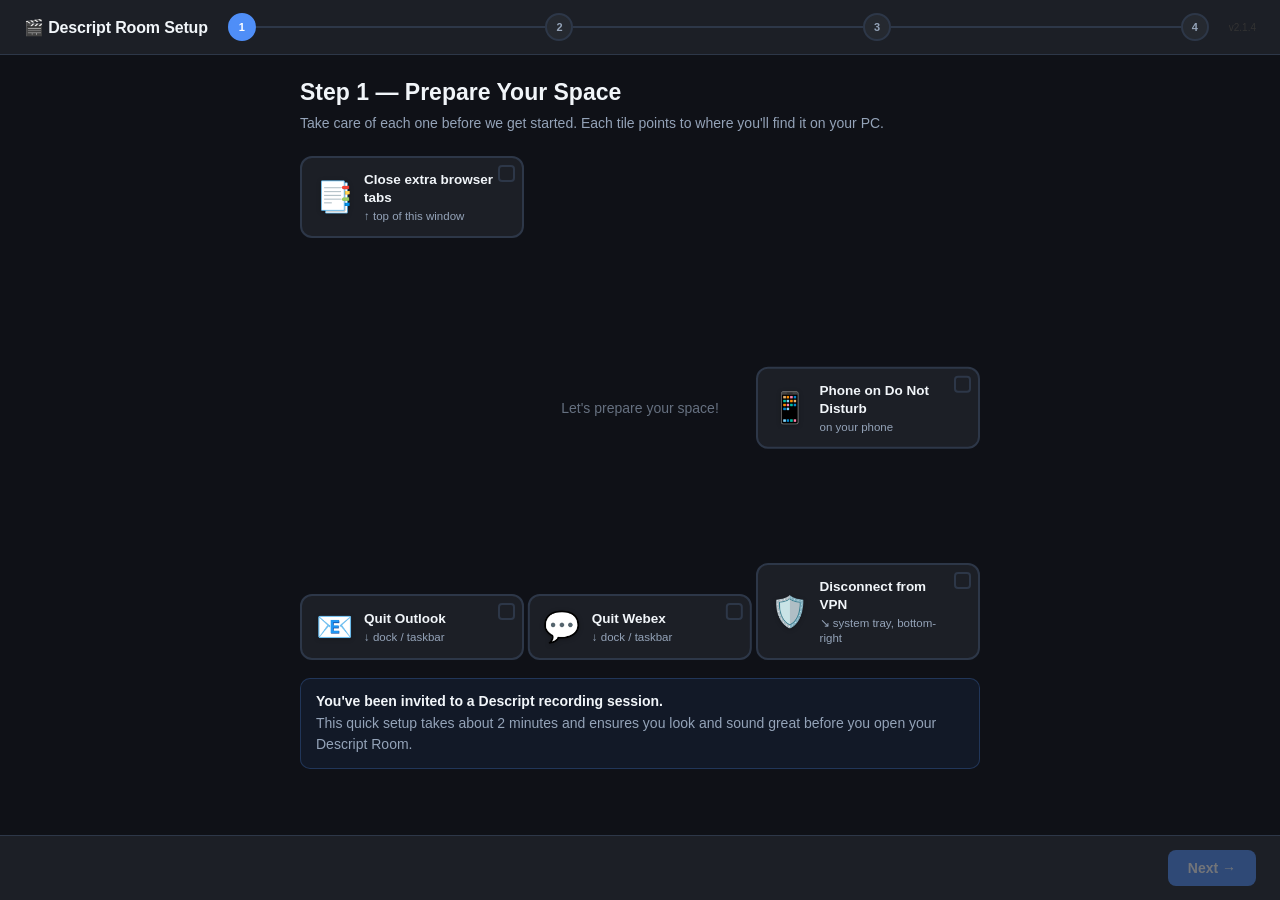
==== commit e8374cde: "Redesign prep step with scattered emoji chips and OS-aware VPN hint Replaces the four-row checklist " ====
--- a/descript.html
+++ b/descript.html
@@ -86,6 +86,77 @@
     .crow-title { font-weight: 600; font-size: 15px; line-height: 1.3; }
     .crow-desc  { font-size: 13px; color: var(--muted); margin-top: 2px; }
 
+    /* ── PREP STAGE (scattered confirmation chips) ── */
+    .prep-stage {
+      position: relative;
+      min-height: clamp(420px, 56vh, 520px);
+      max-width: 100%;
+      margin: 14px auto 4px;
+    }
+    .prep-stage-hint {
+      position: absolute; top: 50%; left: 50%;
+      transform: translate(-50%, -50%);
+      color: var(--muted); font-size: 14px;
+      text-align: center; pointer-events: none;
+      opacity: 0.65; max-width: 200px;
+      font-weight: 500;
+    }
+    .prep-chip {
+      position: absolute;
+      width: clamp(190px, 33%, 230px);
+      background: var(--surf);
+      border: 2px solid var(--border);
+      border-radius: 12px;
+      padding: 13px 14px;
+      cursor: pointer; user-select: none;
+      display: flex; align-items: center; gap: 12px;
+      transition: border-color 0.15s, background 0.15s;
+      z-index: 2;
+    }
+    .prep-chip:hover { border-color: var(--accent); }
+    .prep-chip.on    { border-color: var(--success); background: rgba(34,197,94,0.08); }
+    .prep-chip-icon {
+      font-size: 30px; line-height: 1;
+      flex-shrink: 0;
+      width: 36px; height: 36px;
+      display: flex; align-items: center; justify-content: center;
+      filter: drop-shadow(0 1px 2px rgba(0,0,0,0.25));
+    }
+    .prep-chip-body { flex: 1; min-width: 0; padding-right: 14px; }
+    .prep-chip .cbox {
+      position: absolute;
+      top: 7px; right: 7px;
+      width: 17px; height: 17px;
+      border-radius: 4px;
+      border: 2px solid var(--border);
+      display: flex; align-items: center; justify-content: center;
+      flex-shrink: 0; margin-top: 0;
+      font-size: 10px; font-weight: 700;
+      transition: all 0.15s;
+    }
+    .prep-chip.on .cbox { background: var(--success); border-color: var(--success); color: #fff; }
+    .prep-chip-title { font-weight: 600; font-size: 13.5px; line-height: 1.3; }
+    .prep-chip-arrow { font-size: 11.5px; color: var(--muted); margin-top: 3px; line-height: 1.25; }
+    .prep-chip.on .prep-chip-arrow { color: var(--success); opacity: 0.8; }
+
+    .pp-top-left  { top: 0;    left: 0; }
+    .pp-top-right { top: 0;    right: 0; }
+    .pp-mid-left  { top: 50%;  left: 0;   transform: translateY(-50%); }
+    .pp-mid-right { top: 50%;  right: 0;  transform: translateY(-50%); }
+    .pp-bot-left  { bottom: 0; left: 0; }
+    .pp-bot-mid   { bottom: 0; left: 50%; transform: translateX(-50%); }
+    .pp-bot-right { bottom: 0; right: 0; }
+
+    @media (max-width: 620px) {
+      .prep-stage { min-height: 0; }
+      .prep-stage-hint { display: none; }
+      .prep-chip {
+        position: static; width: 100%;
+        margin-bottom: 10px;
+        transform: none !important;
+      }
+    }
+
     /* ── BUTTONS ── */
     .btn {
       padding: 10px 20px; border-radius: 8px; border: none;
@@ -333,7 +404,8 @@
 
 const S = {
   step: 0, STEPS: 4,
-  checks: [false, false, false, false],   /* step-0 distractions checklist */
+  /* step-0 prep order: [tabs, Outlook, Webex, phoneDND, VPN] */
+  checks: [false, false, false, false, false],
   stream:   null,
   audioCtx: null, analyser: null, rafId: null,
   dev: { allAudio: [], allVideo: [], curAudioId: null, curVideoId: null },
@@ -511,7 +583,7 @@
    STEP 0 — CLOSE DISTRACTIONS
    ============================================================= */
 function bindChecks(root) {
-  root.querySelectorAll('.check-row[data-i]').forEach(row => {
+  root.querySelectorAll('.check-row[data-i], .prep-chip[data-i]').forEach(row => {
     row.addEventListener('click', () => {
       const i = +row.dataset.i;
       S.checks[i] = !S.checks[i];
@@ -527,6 +599,34 @@
   return `<div class="check-row${on?' on':''}" data-i="${i}">
     <div class="cbox">${on?'✓':''}</div>
     <div><div class="crow-title">${title}</div><div class="crow-desc">${desc}</div></div>
+  </div>`;
+}
+
+function prepChip(i, icon, title, arrow, posClass) {
+  const on = S.checks[i] ?? false;
+  return `<div class="prep-chip ${posClass}${on?' on':''}" data-i="${i}">
+    <div class="prep-chip-icon">${icon}</div>
+    <div class="prep-chip-body">
+      <div class="prep-chip-title">${title}</div>
+      <div class="prep-chip-arrow">${arrow}</div>
+    </div>
+    <div class="cbox">${on?'✓':''}</div>
+  </div>`;
+}
+
+function prepStageHtml() {
+  const vpnPos   = _isMac ? 'pp-top-right' : 'pp-bot-right';
+  const vpnArrow = _isMac
+    ? '↗ menu bar, top-right'
+    : '↘ system tray, bottom-right';
+  return `
+  <div class="prep-stage">
+    <div class="prep-stage-hint">Let's prepare your space!</div>
+    ${prepChip(0, '📑',  'Close extra browser tabs', '↑ top of this window', 'pp-top-left')}
+    ${prepChip(1, '📧',  'Quit Outlook',             '↓ dock / taskbar',     'pp-bot-left')}
+    ${prepChip(2, '💬', 'Quit Webex',               '↓ dock / taskbar',     'pp-bot-mid')}
+    ${prepChip(3, '📱', 'Phone on Do Not Disturb',  'on your phone',        'pp-mid-right')}
+    ${prepChip(4, '🛡️', 'Disconnect from VPN',      vpnArrow,                vpnPos)}
   </div>`;
 }
 
@@ -552,13 +652,8 @@
   return `
   <div>
     <div class="step-title">Step 1 — Prepare Your Space</div>
-    <div class="step-sub">Eliminate interruptions before we get started. Check off each item.</div>
-    <div class="checklist">
-      ${crow(0, 'Close Outlook', 'Prevents notification sounds and pop-ups during the call')}
-      ${crow(1, 'Close Webex', 'Avoids incoming call interruptions')}
-      ${crow(2, 'Phone on Do Not Disturb', 'Silences calls, texts, and lock-screen notifications')}
-      ${crow(3, 'Disconnect from VPN', 'VPNs can block the video call connection — disconnect if you\'re able to')}
-    </div>
+    <div class="step-sub">Take care of each one before we get started. Each tile points to where you'll find it on your ${_isMac ? 'Mac' : 'PC'}.</div>
+    ${prepStageHtml()}
     ${browserNote}
     <div class="info-box" style="margin-top:18px">
       <strong>You've been invited to a Descript recording session.</strong><br>
